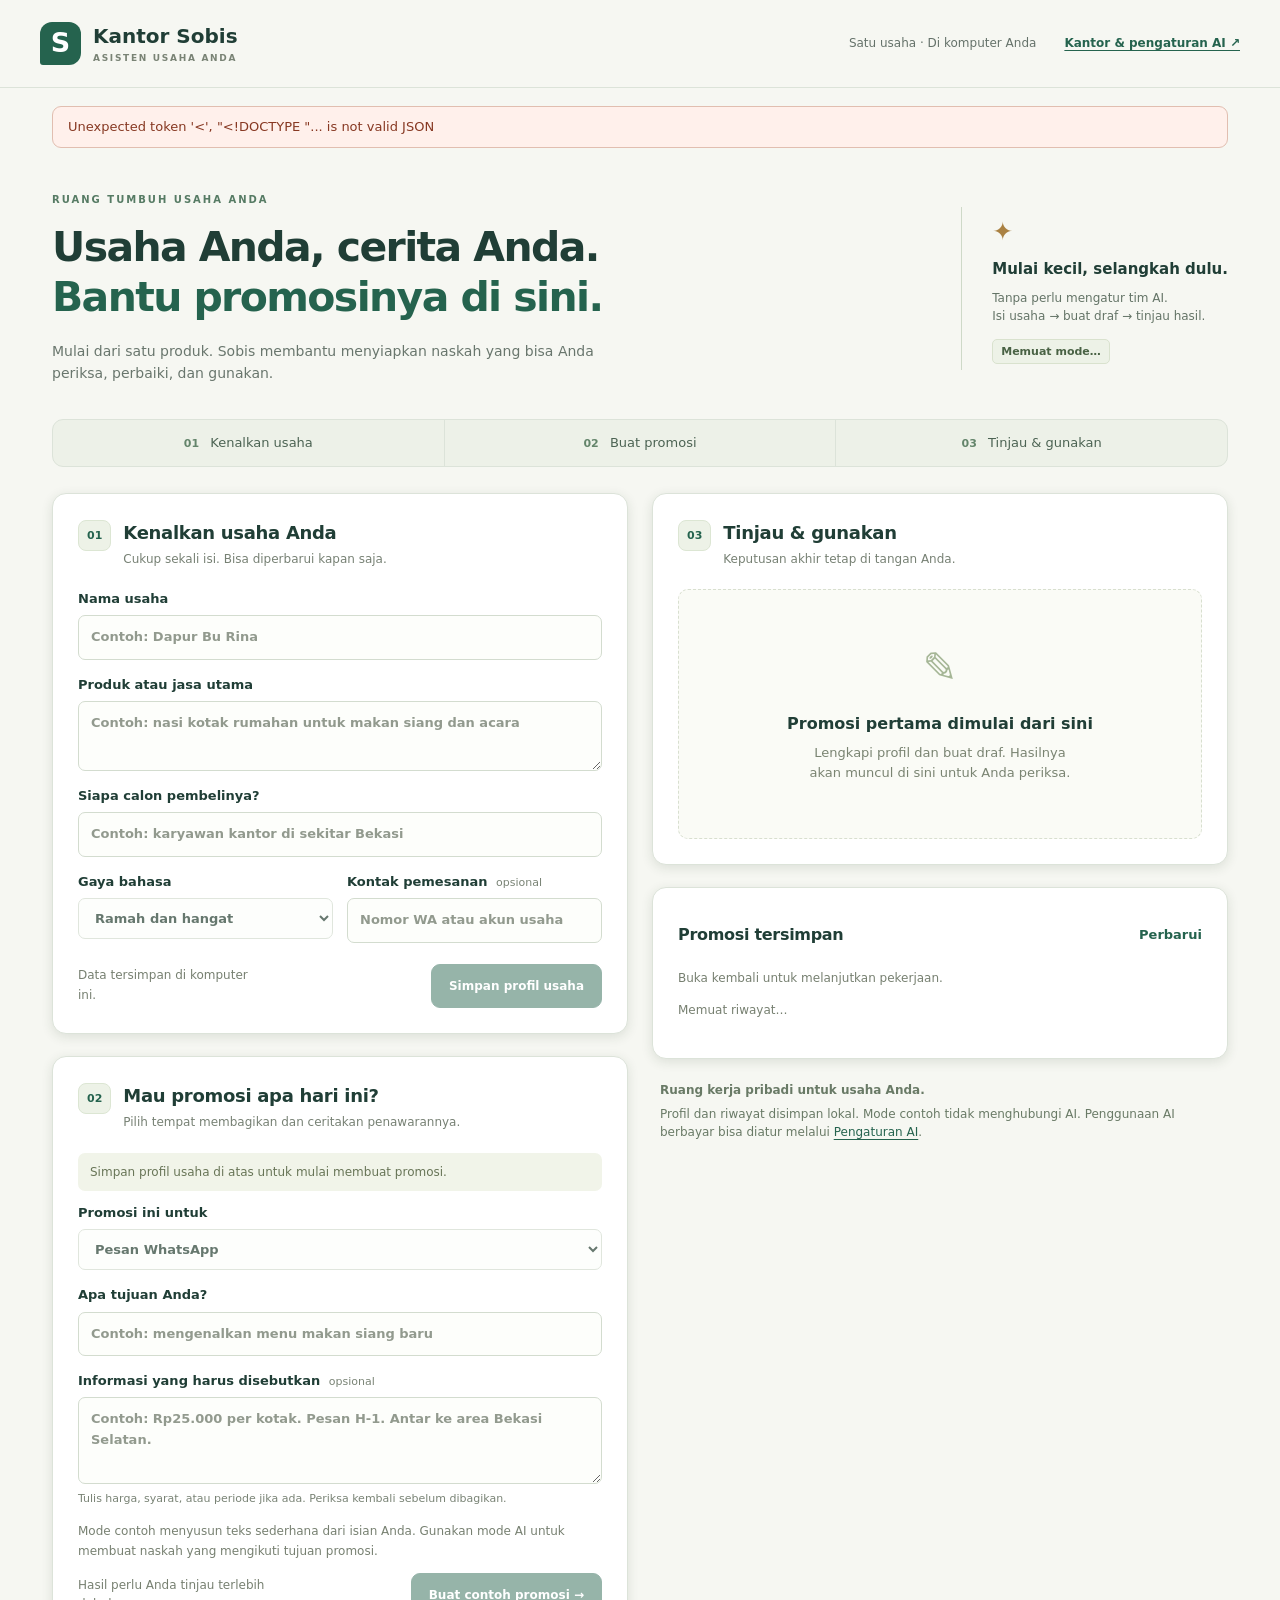
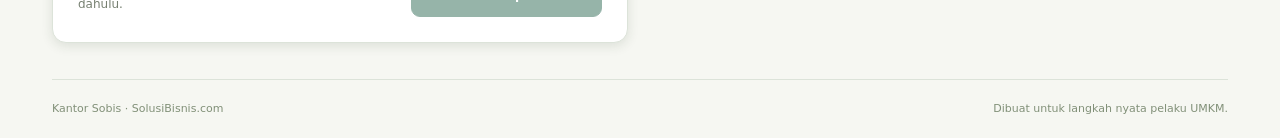
==== static/business.html @ cc61737b "Tambahkan ruang usaha UMKM dan alur promosi terpandu v1.2.0" ====
<!doctype html>
<html lang="id">
<head>
<meta charset="utf-8"><meta name="viewport" content="width=device-width, initial-scale=1">
<meta name="color-scheme" content="light"><title>Kantor Sobis — Asisten usaha Anda</title>
<link rel="icon" href="data:,"><link rel="stylesheet" href="/static/business.css">
<script src="/static/business.js" defer></script>
</head>
<body>
<a class="skip" href="#main">Langsung ke isi</a>
<header><a class="brand" href="/" aria-label="Beranda Kantor Sobis"><span class="brand-mark" aria-hidden="true">S</span><span>Kantor Sobis<small>ASISTEN USAHA ANDA</small></span></a><span class="local">Satu usaha · Di komputer Anda</span><a class="office-link" href="/kantor#workroom">Kantor &amp; pengaturan AI ↗</a></header>
<main id="main">
<div id="notice" class="notice" role="status" aria-live="polite">Menghubungkan ke aplikasi…</div>
<section class="hero"><div><p class="eyebrow">RUANG TUMBUH USAHA ANDA</p><h1>Usaha Anda, cerita Anda.<br><em>Bantu promosinya di sini.</em></h1><p>Mulai dari satu produk. Sobis membantu menyiapkan naskah yang bisa Anda periksa, perbaiki, dan gunakan.</p></div><aside class="hero-note"><span aria-hidden="true">✦</span><strong>Mulai kecil, selangkah dulu.</strong><p>Tanpa perlu mengatur tim AI.<br>Isi usaha → buat draf → tinjau hasil.</p><span id="mode" class="badge">Memuat mode…</span></aside></section>
<nav class="steps" aria-label="Langkah membuat promosi"><a href="#profile"><b>01</b> Kenalkan usaha</a><a href="#promotion"><b>02</b> Buat promosi</a><a href="#result"><b>03</b> Tinjau &amp; gunakan</a></nav>
<div class="workspace">
<div class="forms">
<section class="card" id="profile"><div class="section-title"><span class="number">01</span><div><h2>Kenalkan usaha Anda</h2><p>Cukup sekali isi. Bisa diperbarui kapan saja.</p></div></div>
<form id="profile-form"><fieldset disabled><label>Nama usaha<input name="name" maxlength="100" required placeholder="Contoh: Dapur Bu Rina" autocomplete="organization"></label>
<label>Produk atau jasa utama<textarea name="product" maxlength="400" required rows="2" placeholder="Contoh: nasi kotak rumahan untuk makan siang dan acara"></textarea></label>
<label>Siapa calon pembelinya?<input name="audience" maxlength="300" required placeholder="Contoh: karyawan kantor di sekitar Bekasi"></label>
<div class="field-pair"><label>Gaya bahasa<select name="tone"><option value="ramah">Ramah dan hangat</option><option value="profesional">Rapi dan profesional</option><option value="santai">Santai dan akrab</option></select></label><label>Kontak pemesanan <small>opsional</small><input name="contact" maxlength="200" placeholder="Nomor WA atau akun usaha"></label></div>
<div class="form-bottom"><span id="profile-status" class="hint">Data tersimpan di komputer ini.</span><button type="submit">Simpan profil usaha</button></div></fieldset></form>
</section>
<section class="card" id="promotion"><div class="section-title"><span class="number">02</span><div><h2>Mau promosi apa hari ini?</h2><p>Pilih tempat membagikan dan ceritakan penawarannya.</p></div></div>
<p id="profile-needed" class="callout">Simpan profil usaha di atas untuk mulai membuat promosi.</p>
<form id="brief-form"><fieldset disabled><label>Promosi ini untuk<select name="channel"><option value="whatsapp">Pesan WhatsApp</option><option value="instagram">Caption Instagram</option><option value="toko">Deskripsi produk di toko online</option></select></label>
<label>Apa tujuan Anda?<input name="goal" maxlength="300" required placeholder="Contoh: mengenalkan menu makan siang baru"></label>
<label>Informasi yang harus disebutkan <small>opsional</small><textarea name="facts" maxlength="1500" rows="3" placeholder="Contoh: Rp25.000 per kotak. Pesan H-1. Antar ke area Bekasi Selatan."></textarea><small>Tulis harga, syarat, atau periode jika ada. Periksa kembali sebelum dibagikan.</small></label>
<p id="sample-help" class="hint">Mode contoh menyusun teks sederhana dari isian Anda. Gunakan mode AI untuk membuat naskah yang mengikuti tujuan promosi.</p>
<label id="live-consent" class="consent" hidden><input type="checkbox" name="confirm_live"> Saya setuju memakai API berbayar untuk promosi ini. Profil usaha dan informasi promosi dikirim ke penyedia AI.</label>
<div class="form-bottom"><span class="hint">Hasil perlu Anda tinjau terlebih dahulu.</span><button id="generate" type="submit">Buat contoh promosi →</button></div></fieldset></form>
</section>
</div>
<div class="results">
<section class="card result" id="result" aria-labelledby="result-heading"><div class="section-title"><span class="number">03</span><div><h2 id="result-heading">Tinjau &amp; gunakan</h2><p>Keputusan akhir tetap di tangan Anda.</p></div></div>
<div id="result-empty" class="empty"><span aria-hidden="true">✎</span><h3>Promosi pertama dimulai dari sini</h3><p>Lengkapi profil dan buat draf. Hasilnya akan muncul di sini untuk Anda periksa.</p></div>
<div id="draft-panel" hidden><div class="draft-meta"><span id="draft-source" class="badge"></span><span id="draft-state" class="badge"></span></div><p id="draft-context" class="hint"></p>
<label class="editor-label" for="draft-content">Naskah promosi <small>Bisa Anda edit langsung</small></label><textarea id="draft-content" rows="12" maxlength="16000" spellcheck="false"></textarea>
<p id="draft-hint" class="hint">Periksa harga, klaim, kontak, dan periode penawaran.</p>
<div class="draft-actions"><button id="save-revision" class="secondary" disabled>Simpan revisi</button><button id="approve">Setujui naskah</button></div>
<div class="export-actions"><button id="copy" class="secondary" disabled>Salin teks</button><a id="download" class="button secondary" aria-disabled="true">Unduh .txt</a></div>
<details><summary>Versi sebelumnya &amp; ringkasan arahan</summary><div id="version-list"></div><p id="brief-summary" class="hint"></p></details></div>
</section>
<section class="card history"><div class="history-heading"><h2>Promosi tersimpan</h2><button id="refresh" class="text-button" disabled>Perbarui</button></div><p class="hint">Buka kembali untuk melanjutkan pekerjaan.</p><div id="history"><p class="hint">Memuat riwayat…</p></div></section>
<aside class="privacy"><strong>Ruang kerja pribadi untuk usaha Anda.</strong><p>Profil dan riwayat disimpan lokal. Mode contoh tidak menghubungi AI. Penggunaan AI berbayar bisa diatur melalui <a href="/kantor#settings">Pengaturan AI</a>.</p></aside>
</div></div>
<footer><span>Kantor Sobis · SolusiBisnis.com</span><span>Dibuat untuk langkah nyata pelaku UMKM.</span></footer>
</main><noscript><p class="notice">Aktifkan JavaScript untuk menggunakan Kantor Sobis.</p></noscript>
</body></html>
---- static/business.css ----
:root{font-family:"Segoe UI",system-ui,sans-serif;color:#203e36;background:#f6f7f2;font-synthesis:none;line-height:1.55;--green:#25634e;--line:#dce3d9}
*{box-sizing:border-box}body{margin:0}[hidden]{display:none!important}a{color:var(--green);text-underline-offset:3px}button,input,textarea,select{font:inherit}button,.button{border:1px solid var(--green);background:var(--green);color:white;border-radius:9px;padding:10px 17px;font-weight:600;text-decoration:none;cursor:pointer;display:inline-flex;align-items:center;justify-content:center;min-height:44px}button:hover,.button:hover{filter:brightness(.94)}button:disabled,[aria-disabled=true]{opacity:.48;cursor:not-allowed}a[aria-disabled=true]{pointer-events:none}button.secondary,.button.secondary{background:white;color:var(--green);border-color:#bacabd}button.text-button{padding:4px 0;color:var(--green);background:none;border:0;font-size:13px}button:focus-visible,a:focus-visible,input:focus-visible,textarea:focus-visible,select:focus-visible,summary:focus-visible{outline:3px solid #cb8f38;outline-offset:3px}.skip{position:absolute;top:-60px;left:20px;z-index:5;background:white;padding:10px}.skip:focus{top:5px}
header{max-width:1320px;margin:auto;padding:22px 40px;display:flex;align-items:center;gap:28px;border-bottom:1px solid var(--line)}.brand{display:flex;align-items:center;gap:12px;font-size:20px;font-weight:750;color:#203e36;text-decoration:none;line-height:1.2}.brand-mark{display:grid;place-items:center;width:41px;height:43px;background:var(--green);color:white;font-size:27px;border-radius:12px 12px 12px 3px}.brand small{display:block;font-size:9px;letter-spacing:1.7px;margin-top:5px;font-weight:600}.local{font-size:12px;color:#65726a;margin-left:auto}.office-link{font-size:12px;font-weight:600}
main{max-width:1240px;margin:auto;padding:0 32px}.notice{margin-top:18px;padding:10px 15px;border:1px solid #d4dfd0;border-radius:9px;background:#edf2e7;font-size:13px}.notice.error{background:#fff0eb;color:#873822;border-color:#e1beb0}.hero{display:flex;justify-content:space-between;align-items:center;gap:35px;padding:44px 0 34px}.eyebrow{font-size:10px;letter-spacing:2px;font-weight:700;margin:0 0 14px;color:#567b64}h1{font-size:clamp(30px,3.2vw,44px);line-height:1.24;letter-spacing:-1.6px;font-weight:650;margin:0 0 18px}h1 em{font-style:normal;color:var(--green)}.hero>div>p:last-child{color:#69766d;max-width:560px;font-size:14px;margin:0}.hero-note{border-left:1px solid #ced9c8;padding:6px 0 6px 30px;min-width:250px}.hero-note>span:first-child{font-size:25px;color:#aa8142;display:block}.hero-note strong{display:block;font-size:15px;margin:7px 0}.hero-note p{font-size:12px;color:#647467;margin:0 0 12px}.badge{display:inline-block;background:#edf2e7;color:#496244;border:1px solid #d9e2ce;border-radius:5px;padding:3px 8px;font-size:11px;font-weight:600}.badge.live{background:#fff4dc;color:#77551d;border-color:#e6cf9d}.steps{display:flex;border:1px solid var(--line);background:#edf1e8;border-radius:11px;margin-bottom:26px}.steps a{flex:1;text-align:center;padding:13px 8px;font-size:13px;text-decoration:none;color:#4c6353}.steps a+a{border-left:1px solid var(--line)}.steps b{font-size:11px;color:#64856b;margin-right:7px}
.workspace{display:grid;grid-template-columns:1fr 1fr;gap:24px;align-items:start}.forms,.results{display:grid;gap:22px}.card{background:#fff;border:1px solid var(--line);border-radius:14px;padding:25px;box-shadow:0 3px 12px #213c241f}.section-title{display:flex;align-items:flex-start;gap:12px;margin-bottom:21px}.number{background:#edf2e7;border:1px solid #dce6d3;border-radius:8px;font-size:11px;font-weight:700;padding:6px 8px;margin-top:1px;color:var(--green)}h2{font-size:18px;font-weight:650;margin:0;letter-spacing:-.3px}.section-title p{font-size:12px;color:#778174;margin:3px 0 0}fieldset{border:0;padding:0;margin:0;min-width:0}label{display:block;font-size:13px;font-weight:600;margin-bottom:15px}input:not([type=checkbox]),textarea,select{display:block;width:100%;padding:11px 12px;border:1px solid #d3dccf;background:#fdfefb;border-radius:7px;color:#263f32;margin-top:6px;font-size:13px;line-height:1.6}textarea{resize:vertical;min-height:70px}input::placeholder,textarea::placeholder{color:#929a8e}small{font-size:11px;font-weight:400;color:#798375}label>small{margin-left:4px}label>textarea+small{display:block;margin:6px 0 0}.field-pair{display:grid;grid-template-columns:1fr 1fr;gap:14px}.form-bottom{display:flex;gap:15px;justify-content:space-between;align-items:center;margin-top:6px}.hint{font-size:12px;font-weight:400;color:#778071;line-height:1.65}.form-bottom .hint{max-width:190px}.form-bottom button{font-size:12px;flex-shrink:0}.callout{background:#f1f4e9;padding:10px 12px;border-radius:7px;font-size:12px;color:#687557}.consent{display:flex;gap:9px;font-size:12px;background:#fff4dc;border-radius:7px;padding:12px}.consent input{flex-shrink:0;width:17px;height:17px;margin-top:3px}.empty{text-align:center;padding:45px 15px 55px;border:1px dashed #d8dfcf;border-radius:10px;background:#fafbf6}.empty>span{font-size:42px;color:#a5b696}.empty h3{font-size:16px;font-weight:600;margin:12px 0 6px}.empty p{font-size:13px;color:#7a8472;max-width:270px;margin:auto}.draft-meta{display:flex;gap:8px;flex-wrap:wrap}.editor-label{margin-bottom:5px}.editor-label small{display:block;margin-left:0}#draft-content{min-height:250px;background:#fcfcf6;font-size:14px;line-height:1.8}.draft-actions,.export-actions{display:flex;gap:10px;flex-wrap:wrap;margin:12px 0}.draft-actions button,.export-actions button,.export-actions a{font-size:12px;flex:1}details{border-top:1px solid var(--line);margin-top:20px;padding-top:13px}summary{cursor:pointer;font-size:12px;color:#69785e}#version-list pre{white-space:pre-wrap;overflow-wrap:anywhere;font:12px/1.7 "Segoe UI",sans-serif;background:#f5f7f0;padding:12px;border-radius:7px}.history-heading{display:flex;justify-content:space-between;gap:10px;align-items:center}.history-heading h2{font-size:16px}.history-row{display:block;width:100%;text-align:left;background:#fafbf7;color:#304e3b;border:1px solid #e1e5d9;margin-top:10px;padding:12px;font-size:13px;border-radius:8px}.history-row strong{display:block;font-weight:600;overflow-wrap:anywhere}.history-row span{font-size:11px;color:#7a8472;font-weight:400}.history-row[aria-current=true]{border-color:var(--green);background:#eff4e8}.privacy{padding:0 8px;font-size:12px;color:#697a66}.privacy p{font-size:12px;margin:5px 0}.privacy strong{font-size:12px;font-weight:600}footer{display:flex;justify-content:space-between;border-top:1px solid var(--line);margin-top:36px;padding:20px 0;font-size:11px;color:#819078}
@media(max-width:850px){header{padding:18px 24px;gap:14px}.local{display:none}.office-link{margin-left:auto}.hero{gap:20px;padding:32px 0}.hero-note{min-width:205px;padding-left:20px}.workspace{gap:18px}.card{padding:20px}.form-bottom{align-items:stretch;flex-direction:column;gap:8px}.form-bottom .hint{max-width:none}.field-pair{grid-template-columns:1fr;gap:0}}
@media(max-width:640px){header{padding:16px}.brand{font-size:18px}.brand small{font-size:8px}.office-link{font-size:11px;max-width:105px;text-align:right}main{padding:0 16px}.hero{display:block;padding:30px 0 25px}h1{font-size:32px;letter-spacing:-1px}.hero-note{border:0;border-radius:10px;background:#eaf0e1;padding:15px 18px;margin-top:20px;min-width:0}.hero-note>span:first-child{float:right;font-size:36px}.hero-note strong{margin:0 0 5px}.hero-note p{margin:0 0 10px}.hero>div>p:last-child{font-size:13px}.workspace{grid-template-columns:1fr}.steps{margin-bottom:18px}.steps a{font-size:11px;padding:11px 6px}.steps b{display:block;margin:0}.card{padding:20px}.section-title{gap:10px}h2{font-size:17px}.field-pair{grid-template-columns:1fr 1fr;gap:12px}.form-bottom{flex-direction:column;align-items:stretch}.form-bottom button{width:100%}.empty{padding:25px 12px}footer{display:block}footer span{display:block;margin-top:5px}.result{scroll-margin-top:16px}}
@media(prefers-reduced-motion:no-preference){html{scroll-behavior:smooth}}
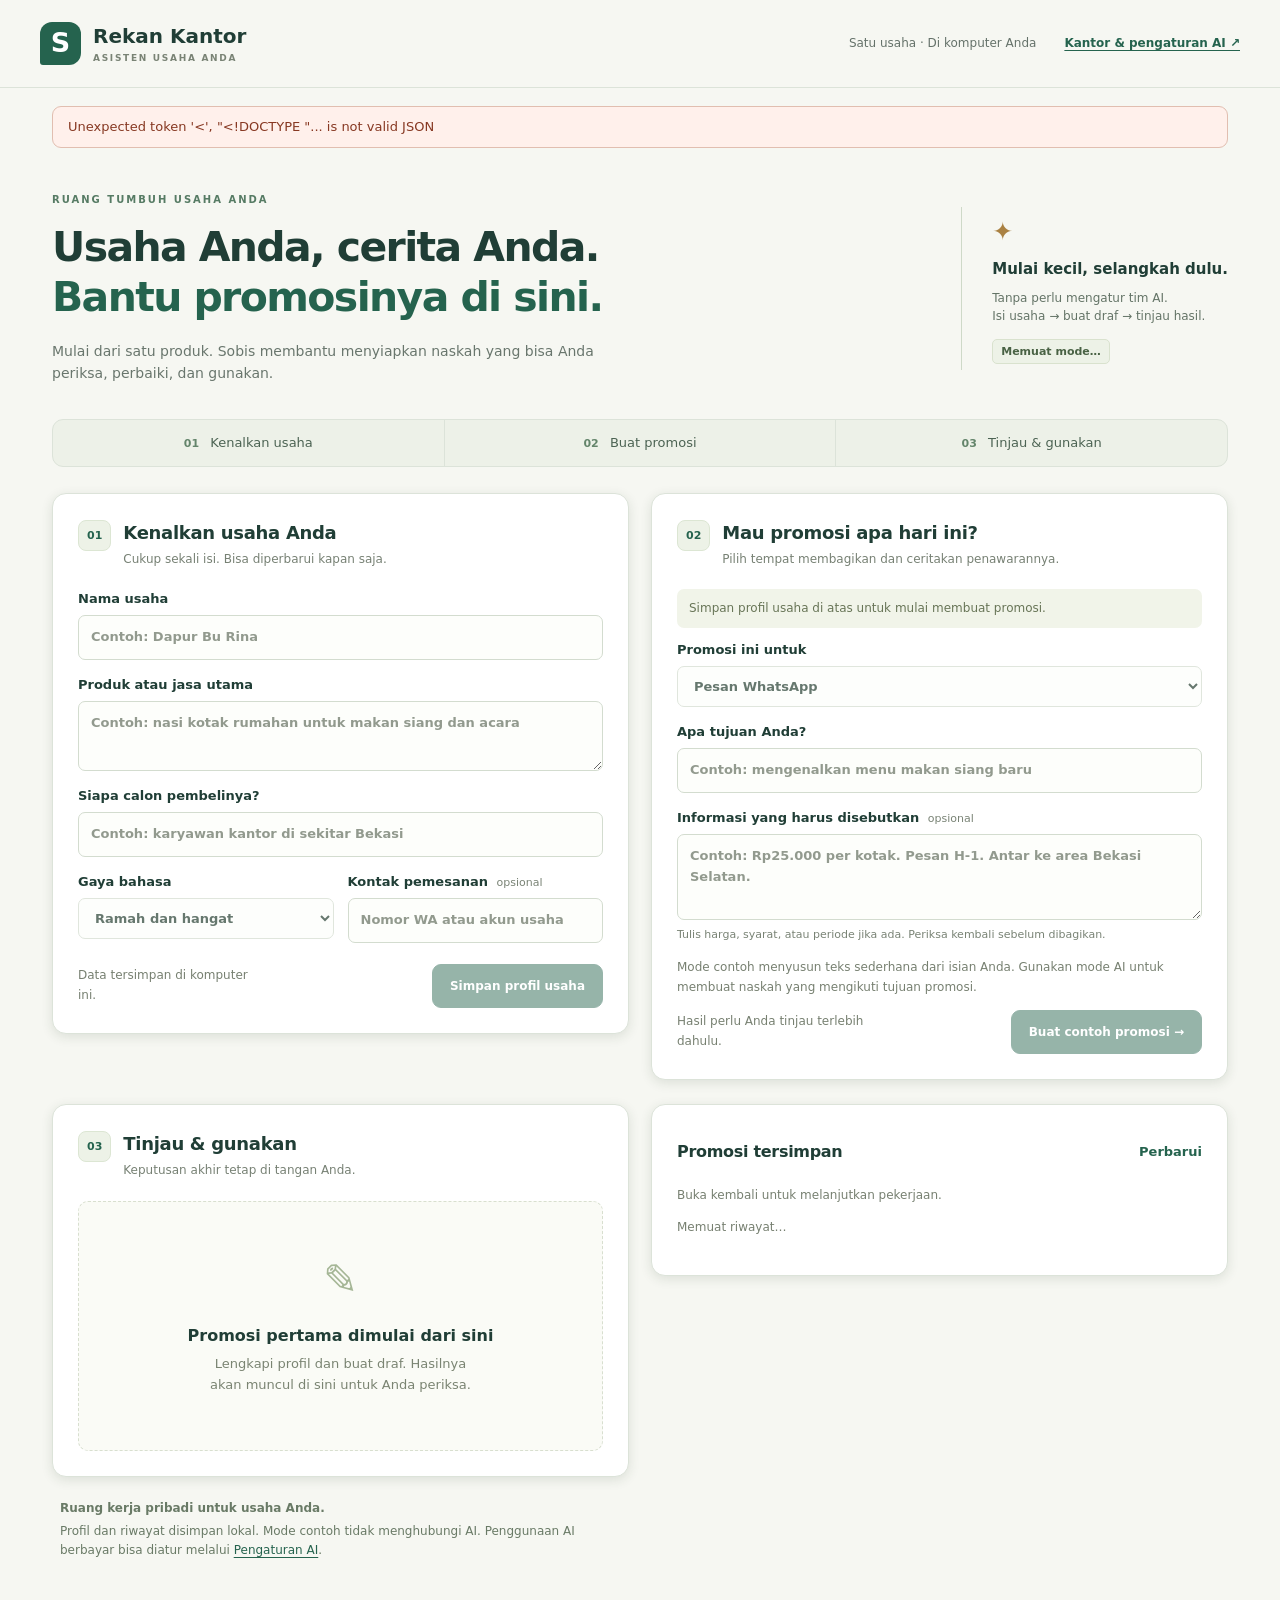
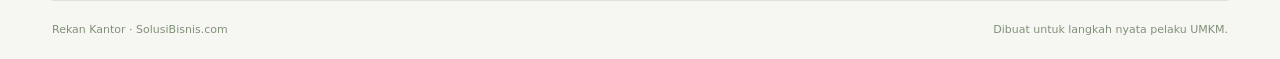
==== commit bcd133e2: "Ganti nama menjadi Rekan Kantor (versi 1.3.0) dan rapikan urutan langkah beranda - Nama aplikasi, ju" ====
--- a/static/business.html
+++ b/static/business.html
@@ -2,13 +2,13 @@
 <html lang="id">
 <head>
 <meta charset="utf-8"><meta name="viewport" content="width=device-width, initial-scale=1">
-<meta name="color-scheme" content="light"><title>Kantor Sobis — Asisten usaha Anda</title>
+<meta name="color-scheme" content="light"><title>Rekan Kantor — Asisten usaha Anda</title>
 <link rel="icon" href="data:,"><link rel="stylesheet" href="/static/business.css">
 <script src="/static/business.js" defer></script>
 </head>
 <body>
 <a class="skip" href="#main">Langsung ke isi</a>
-<header><a class="brand" href="/" aria-label="Beranda Kantor Sobis"><span class="brand-mark" aria-hidden="true">S</span><span>Kantor Sobis<small>ASISTEN USAHA ANDA</small></span></a><span class="local">Satu usaha · Di komputer Anda</span><a class="office-link" href="/kantor#workroom">Kantor &amp; pengaturan AI ↗</a></header>
+<header><a class="brand" href="/" aria-label="Beranda Rekan Kantor"><span class="brand-mark" aria-hidden="true">S</span><span>Rekan Kantor<small>ASISTEN USAHA ANDA</small></span></a><span class="local">Satu usaha · Di komputer Anda</span><a class="office-link" href="/kantor#workroom">Kantor &amp; pengaturan AI ↗</a></header>
 <main id="main">
 <div id="notice" class="notice" role="status" aria-live="polite">Menghubungkan ke aplikasi…</div>
 <section class="hero"><div><p class="eyebrow">RUANG TUMBUH USAHA ANDA</p><h1>Usaha Anda, cerita Anda.<br><em>Bantu promosinya di sini.</em></h1><p>Mulai dari satu produk. Sobis membantu menyiapkan naskah yang bisa Anda periksa, perbaiki, dan gunakan.</p></div><aside class="hero-note"><span aria-hidden="true">✦</span><strong>Mulai kecil, selangkah dulu.</strong><p>Tanpa perlu mengatur tim AI.<br>Isi usaha → buat draf → tinjau hasil.</p><span id="mode" class="badge">Memuat mode…</span></aside></section>
@@ -45,6 +45,6 @@
 <section class="card history"><div class="history-heading"><h2>Promosi tersimpan</h2><button id="refresh" class="text-button" disabled>Perbarui</button></div><p class="hint">Buka kembali untuk melanjutkan pekerjaan.</p><div id="history"><p class="hint">Memuat riwayat…</p></div></section>
 <aside class="privacy"><strong>Ruang kerja pribadi untuk usaha Anda.</strong><p>Profil dan riwayat disimpan lokal. Mode contoh tidak menghubungi AI. Penggunaan AI berbayar bisa diatur melalui <a href="/kantor#settings">Pengaturan AI</a>.</p></aside>
 </div></div>
-<footer><span>Kantor Sobis · SolusiBisnis.com</span><span>Dibuat untuk langkah nyata pelaku UMKM.</span></footer>
-</main><noscript><p class="notice">Aktifkan JavaScript untuk menggunakan Kantor Sobis.</p></noscript>
+<footer><span>Rekan Kantor · SolusiBisnis.com</span><span>Dibuat untuk langkah nyata pelaku UMKM.</span></footer>
+</main><noscript><p class="notice">Aktifkan JavaScript untuk menggunakan Rekan Kantor.</p></noscript>
 </body></html>
--- a/static/business.css
+++ b/static/business.css
@@ -2,7 +2,8 @@
 *{box-sizing:border-box}body{margin:0}[hidden]{display:none!important}a{color:var(--green);text-underline-offset:3px}button,input,textarea,select{font:inherit}button,.button{border:1px solid var(--green);background:var(--green);color:white;border-radius:9px;padding:10px 17px;font-weight:600;text-decoration:none;cursor:pointer;display:inline-flex;align-items:center;justify-content:center;min-height:44px}button:hover,.button:hover{filter:brightness(.94)}button:disabled,[aria-disabled=true]{opacity:.48;cursor:not-allowed}a[aria-disabled=true]{pointer-events:none}button.secondary,.button.secondary{background:white;color:var(--green);border-color:#bacabd}button.text-button{padding:4px 0;color:var(--green);background:none;border:0;font-size:13px}button:focus-visible,a:focus-visible,input:focus-visible,textarea:focus-visible,select:focus-visible,summary:focus-visible{outline:3px solid #cb8f38;outline-offset:3px}.skip{position:absolute;top:-60px;left:20px;z-index:5;background:white;padding:10px}.skip:focus{top:5px}
 header{max-width:1320px;margin:auto;padding:22px 40px;display:flex;align-items:center;gap:28px;border-bottom:1px solid var(--line)}.brand{display:flex;align-items:center;gap:12px;font-size:20px;font-weight:750;color:#203e36;text-decoration:none;line-height:1.2}.brand-mark{display:grid;place-items:center;width:41px;height:43px;background:var(--green);color:white;font-size:27px;border-radius:12px 12px 12px 3px}.brand small{display:block;font-size:9px;letter-spacing:1.7px;margin-top:5px;font-weight:600}.local{font-size:12px;color:#65726a;margin-left:auto}.office-link{font-size:12px;font-weight:600}
 main{max-width:1240px;margin:auto;padding:0 32px}.notice{margin-top:18px;padding:10px 15px;border:1px solid #d4dfd0;border-radius:9px;background:#edf2e7;font-size:13px}.notice.error{background:#fff0eb;color:#873822;border-color:#e1beb0}.hero{display:flex;justify-content:space-between;align-items:center;gap:35px;padding:44px 0 34px}.eyebrow{font-size:10px;letter-spacing:2px;font-weight:700;margin:0 0 14px;color:#567b64}h1{font-size:clamp(30px,3.2vw,44px);line-height:1.24;letter-spacing:-1.6px;font-weight:650;margin:0 0 18px}h1 em{font-style:normal;color:var(--green)}.hero>div>p:last-child{color:#69766d;max-width:560px;font-size:14px;margin:0}.hero-note{border-left:1px solid #ced9c8;padding:6px 0 6px 30px;min-width:250px}.hero-note>span:first-child{font-size:25px;color:#aa8142;display:block}.hero-note strong{display:block;font-size:15px;margin:7px 0}.hero-note p{font-size:12px;color:#647467;margin:0 0 12px}.badge{display:inline-block;background:#edf2e7;color:#496244;border:1px solid #d9e2ce;border-radius:5px;padding:3px 8px;font-size:11px;font-weight:600}.badge.live{background:#fff4dc;color:#77551d;border-color:#e6cf9d}.steps{display:flex;border:1px solid var(--line);background:#edf1e8;border-radius:11px;margin-bottom:26px}.steps a{flex:1;text-align:center;padding:13px 8px;font-size:13px;text-decoration:none;color:#4c6353}.steps a+a{border-left:1px solid var(--line)}.steps b{font-size:11px;color:#64856b;margin-right:7px}
-.workspace{display:grid;grid-template-columns:1fr 1fr;gap:24px;align-items:start}.forms,.results{display:grid;gap:22px}.card{background:#fff;border:1px solid var(--line);border-radius:14px;padding:25px;box-shadow:0 3px 12px #213c241f}.section-title{display:flex;align-items:flex-start;gap:12px;margin-bottom:21px}.number{background:#edf2e7;border:1px solid #dce6d3;border-radius:8px;font-size:11px;font-weight:700;padding:6px 8px;margin-top:1px;color:var(--green)}h2{font-size:18px;font-weight:650;margin:0;letter-spacing:-.3px}.section-title p{font-size:12px;color:#778174;margin:3px 0 0}fieldset{border:0;padding:0;margin:0;min-width:0}label{display:block;font-size:13px;font-weight:600;margin-bottom:15px}input:not([type=checkbox]),textarea,select{display:block;width:100%;padding:11px 12px;border:1px solid #d3dccf;background:#fdfefb;border-radius:7px;color:#263f32;margin-top:6px;font-size:13px;line-height:1.6}textarea{resize:vertical;min-height:70px}input::placeholder,textarea::placeholder{color:#929a8e}small{font-size:11px;font-weight:400;color:#798375}label>small{margin-left:4px}label>textarea+small{display:block;margin:6px 0 0}.field-pair{display:grid;grid-template-columns:1fr 1fr;gap:14px}.form-bottom{display:flex;gap:15px;justify-content:space-between;align-items:center;margin-top:6px}.hint{font-size:12px;font-weight:400;color:#778071;line-height:1.65}.form-bottom .hint{max-width:190px}.form-bottom button{font-size:12px;flex-shrink:0}.callout{background:#f1f4e9;padding:10px 12px;border-radius:7px;font-size:12px;color:#687557}.consent{display:flex;gap:9px;font-size:12px;background:#fff4dc;border-radius:7px;padding:12px}.consent input{flex-shrink:0;width:17px;height:17px;margin-top:3px}.empty{text-align:center;padding:45px 15px 55px;border:1px dashed #d8dfcf;border-radius:10px;background:#fafbf6}.empty>span{font-size:42px;color:#a5b696}.empty h3{font-size:16px;font-weight:600;margin:12px 0 6px}.empty p{font-size:13px;color:#7a8472;max-width:270px;margin:auto}.draft-meta{display:flex;gap:8px;flex-wrap:wrap}.editor-label{margin-bottom:5px}.editor-label small{display:block;margin-left:0}#draft-content{min-height:250px;background:#fcfcf6;font-size:14px;line-height:1.8}.draft-actions,.export-actions{display:flex;gap:10px;flex-wrap:wrap;margin:12px 0}.draft-actions button,.export-actions button,.export-actions a{font-size:12px;flex:1}details{border-top:1px solid var(--line);margin-top:20px;padding-top:13px}summary{cursor:pointer;font-size:12px;color:#69785e}#version-list pre{white-space:pre-wrap;overflow-wrap:anywhere;font:12px/1.7 "Segoe UI",sans-serif;background:#f5f7f0;padding:12px;border-radius:7px}.history-heading{display:flex;justify-content:space-between;gap:10px;align-items:center}.history-heading h2{font-size:16px}.history-row{display:block;width:100%;text-align:left;background:#fafbf7;color:#304e3b;border:1px solid #e1e5d9;margin-top:10px;padding:12px;font-size:13px;border-radius:8px}.history-row strong{display:block;font-weight:600;overflow-wrap:anywhere}.history-row span{font-size:11px;color:#7a8472;font-weight:400}.history-row[aria-current=true]{border-color:var(--green);background:#eff4e8}.privacy{padding:0 8px;font-size:12px;color:#697a66}.privacy p{font-size:12px;margin:5px 0}.privacy strong{font-size:12px;font-weight:600}footer{display:flex;justify-content:space-between;border-top:1px solid var(--line);margin-top:36px;padding:20px 0;font-size:11px;color:#819078}
+.workspace{display:grid;gap:24px;align-items:start}.forms,.results{display:grid;grid-template-columns:1fr 1fr;gap:22px;align-items:start}.card{background:#fff;border:1px solid var(--line);border-radius:14px;padding:25px;box-shadow:0 3px 12px #213c241f}.section-title{display:flex;align-items:flex-start;gap:12px;margin-bottom:21px}.number{background:#edf2e7;border:1px solid #dce6d3;border-radius:8px;font-size:11px;font-weight:700;padding:6px 8px;margin-top:1px;color:var(--green)}h2{font-size:18px;font-weight:650;margin:0;letter-spacing:-.3px}.section-title p{font-size:12px;color:#778174;margin:3px 0 0}fieldset{border:0;padding:0;margin:0;min-width:0}label{display:block;font-size:13px;font-weight:600;margin-bottom:15px}input:not([type=checkbox]),textarea,select{display:block;width:100%;padding:11px 12px;border:1px solid #d3dccf;background:#fdfefb;border-radius:7px;color:#263f32;margin-top:6px;font-size:13px;line-height:1.6}textarea{resize:vertical;min-height:70px}input::placeholder,textarea::placeholder{color:#929a8e}small{font-size:11px;font-weight:400;color:#798375}label>small{margin-left:4px}label>textarea+small{display:block;margin:6px 0 0}.field-pair{display:grid;grid-template-columns:1fr 1fr;gap:14px}.form-bottom{display:flex;gap:15px;justify-content:space-between;align-items:center;margin-top:6px}.hint{font-size:12px;font-weight:400;color:#778071;line-height:1.65}.form-bottom .hint{max-width:190px}.form-bottom button{font-size:12px;flex-shrink:0}.callout{background:#f1f4e9;padding:10px 12px;border-radius:7px;font-size:12px;color:#687557}.consent{display:flex;gap:9px;font-size:12px;background:#fff4dc;border-radius:7px;padding:12px}.consent input{flex-shrink:0;width:17px;height:17px;margin-top:3px}.empty{text-align:center;padding:45px 15px 55px;border:1px dashed #d8dfcf;border-radius:10px;background:#fafbf6}.empty>span{font-size:42px;color:#a5b696}.empty h3{font-size:16px;font-weight:600;margin:12px 0 6px}.empty p{font-size:13px;color:#7a8472;max-width:270px;margin:auto}.draft-meta{display:flex;gap:8px;flex-wrap:wrap}.editor-label{margin-bottom:5px}.editor-label small{display:block;margin-left:0}#draft-content{min-height:250px;background:#fcfcf6;font-size:14px;line-height:1.8}.draft-actions,.export-actions{display:flex;gap:10px;flex-wrap:wrap;margin:12px 0}.draft-actions button,.export-actions button,.export-actions a{font-size:12px;flex:1}details{border-top:1px solid var(--line);margin-top:20px;padding-top:13px}summary{cursor:pointer;font-size:12px;color:#69785e}#version-list pre{white-space:pre-wrap;overflow-wrap:anywhere;font:12px/1.7 "Segoe UI",sans-serif;background:#f5f7f0;padding:12px;border-radius:7px}.history-heading{display:flex;justify-content:space-between;gap:10px;align-items:center}.history-heading h2{font-size:16px}.history-row{display:block;width:100%;text-align:left;background:#fafbf7;color:#304e3b;border:1px solid #e1e5d9;margin-top:10px;padding:12px;font-size:13px;border-radius:8px}.history-row strong{display:block;font-weight:600;overflow-wrap:anywhere}.history-row span{font-size:11px;color:#7a8472;font-weight:400}.history-row[aria-current=true]{border-color:var(--green);background:#eff4e8}.privacy{padding:0 8px;font-size:12px;color:#697a66}.privacy p{font-size:12px;margin:5px 0}.privacy strong{font-size:12px;font-weight:600}footer{display:flex;justify-content:space-between;border-top:1px solid var(--line);margin-top:36px;padding:20px 0;font-size:11px;color:#819078}
 @media(max-width:850px){header{padding:18px 24px;gap:14px}.local{display:none}.office-link{margin-left:auto}.hero{gap:20px;padding:32px 0}.hero-note{min-width:205px;padding-left:20px}.workspace{gap:18px}.card{padding:20px}.form-bottom{align-items:stretch;flex-direction:column;gap:8px}.form-bottom .hint{max-width:none}.field-pair{grid-template-columns:1fr;gap:0}}
 @media(max-width:640px){header{padding:16px}.brand{font-size:18px}.brand small{font-size:8px}.office-link{font-size:11px;max-width:105px;text-align:right}main{padding:0 16px}.hero{display:block;padding:30px 0 25px}h1{font-size:32px;letter-spacing:-1px}.hero-note{border:0;border-radius:10px;background:#eaf0e1;padding:15px 18px;margin-top:20px;min-width:0}.hero-note>span:first-child{float:right;font-size:36px}.hero-note strong{margin:0 0 5px}.hero-note p{margin:0 0 10px}.hero>div>p:last-child{font-size:13px}.workspace{grid-template-columns:1fr}.steps{margin-bottom:18px}.steps a{font-size:11px;padding:11px 6px}.steps b{display:block;margin:0}.card{padding:20px}.section-title{gap:10px}h2{font-size:17px}.field-pair{grid-template-columns:1fr 1fr;gap:12px}.form-bottom{flex-direction:column;align-items:stretch}.form-bottom button{width:100%}.empty{padding:25px 12px}footer{display:block}footer span{display:block;margin-top:5px}.result{scroll-margin-top:16px}}
 @media(prefers-reduced-motion:no-preference){html{scroll-behavior:smooth}}
+@media(max-width:1000px){.forms,.results{grid-template-columns:1fr}}
